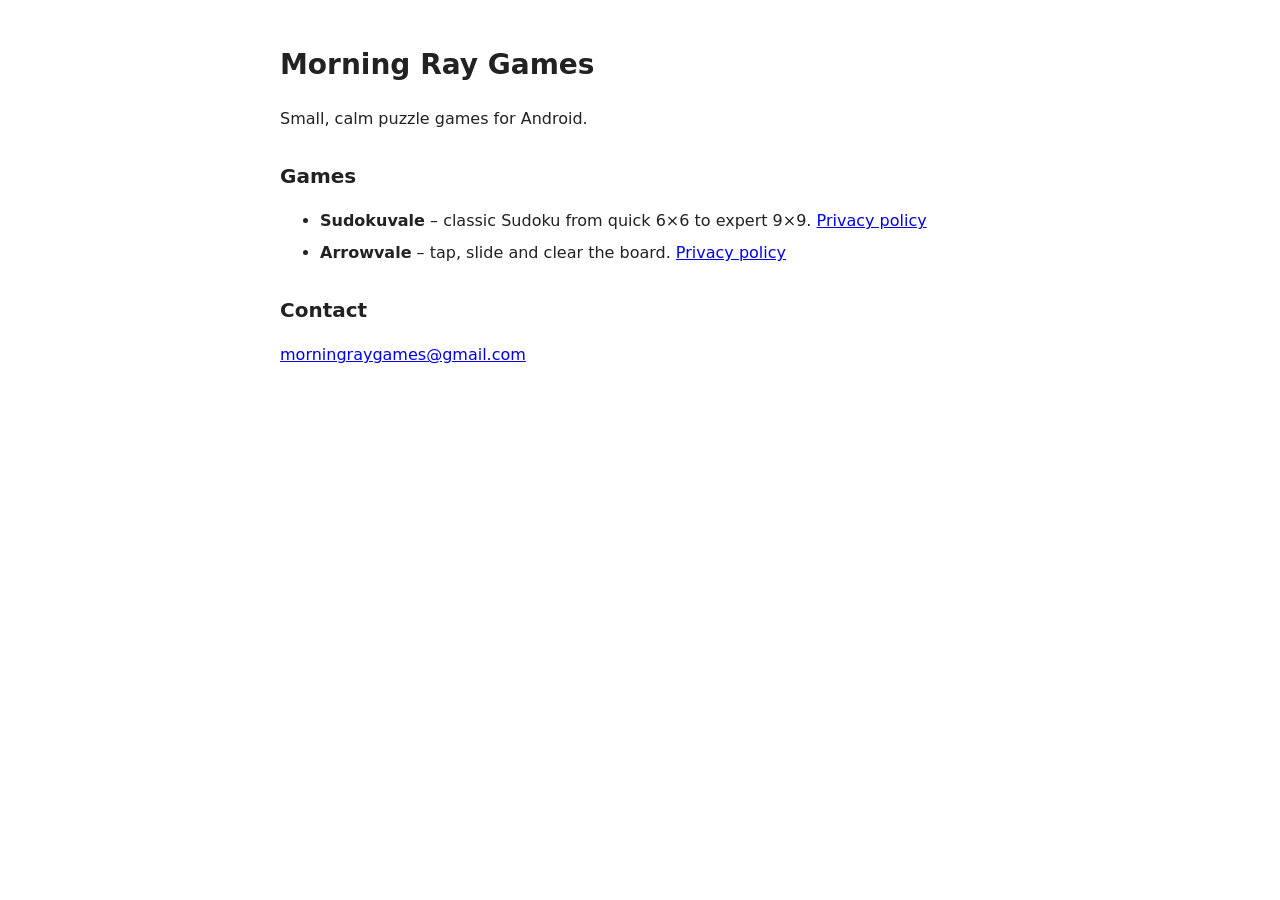
==== index.html @ 28b67a92 "Create index.html" ====
<!doctype html>
<html lang="en"><head><meta charset="utf-8"><meta name="viewport" content="width=device-width,initial-scale=1">
<title>Morning Ray Games</title>
<style>body{font:16px/1.6 system-ui,sans-serif;max-width:720px;margin:0 auto;padding:24px 16px;color:#222}h1{font-size:28px}h2{font-size:20px;margin-top:28px}li{margin:6px 0}</style></head>
<body>
<h1>Morning Ray Games</h1>
<p>Small, calm puzzle games for Android.</p>

<h2>Games</h2>
<ul>
<li><strong>Sudokuvale</strong> – classic Sudoku from quick 6×6 to expert 9×9. <a href="sudokuvale/privacy.html">Privacy policy</a></li>
<li><strong>Arrowvale</strong> – tap, slide and clear the board. <a href="arrowvale/privacy.html">Privacy policy</a></li>
</ul>

<h2>Contact</h2>
<p><a href="mailto:morningraygames@gmail.com">morningraygames@gmail.com</a></p>
</body></html>
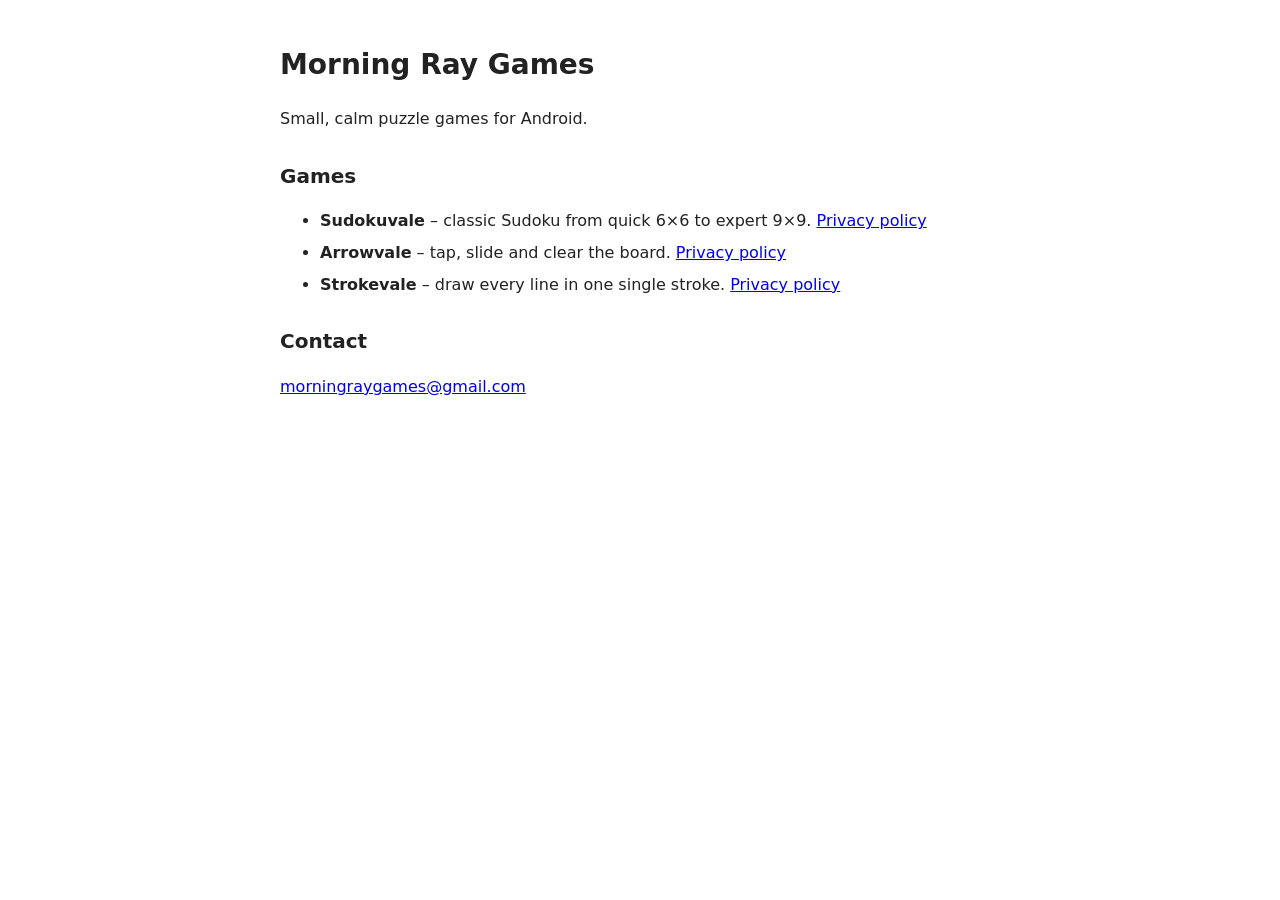
==== commit 2689dd46: "Add Strokevale to the games list" ====
--- a/index.html
+++ b/index.html
@@ -10,6 +10,7 @@
 <ul>
 <li><strong>Sudokuvale</strong> – classic Sudoku from quick 6×6 to expert 9×9. <a href="sudokuvale/privacy.html">Privacy policy</a></li>
 <li><strong>Arrowvale</strong> – tap, slide and clear the board. <a href="arrowvale/privacy.html">Privacy policy</a></li>
+<li><strong>Strokevale</strong> – draw every line in one single stroke. <a href="strokevale/privacy.html">Privacy policy</a></li>
 </ul>
 
 <h2>Contact</h2>
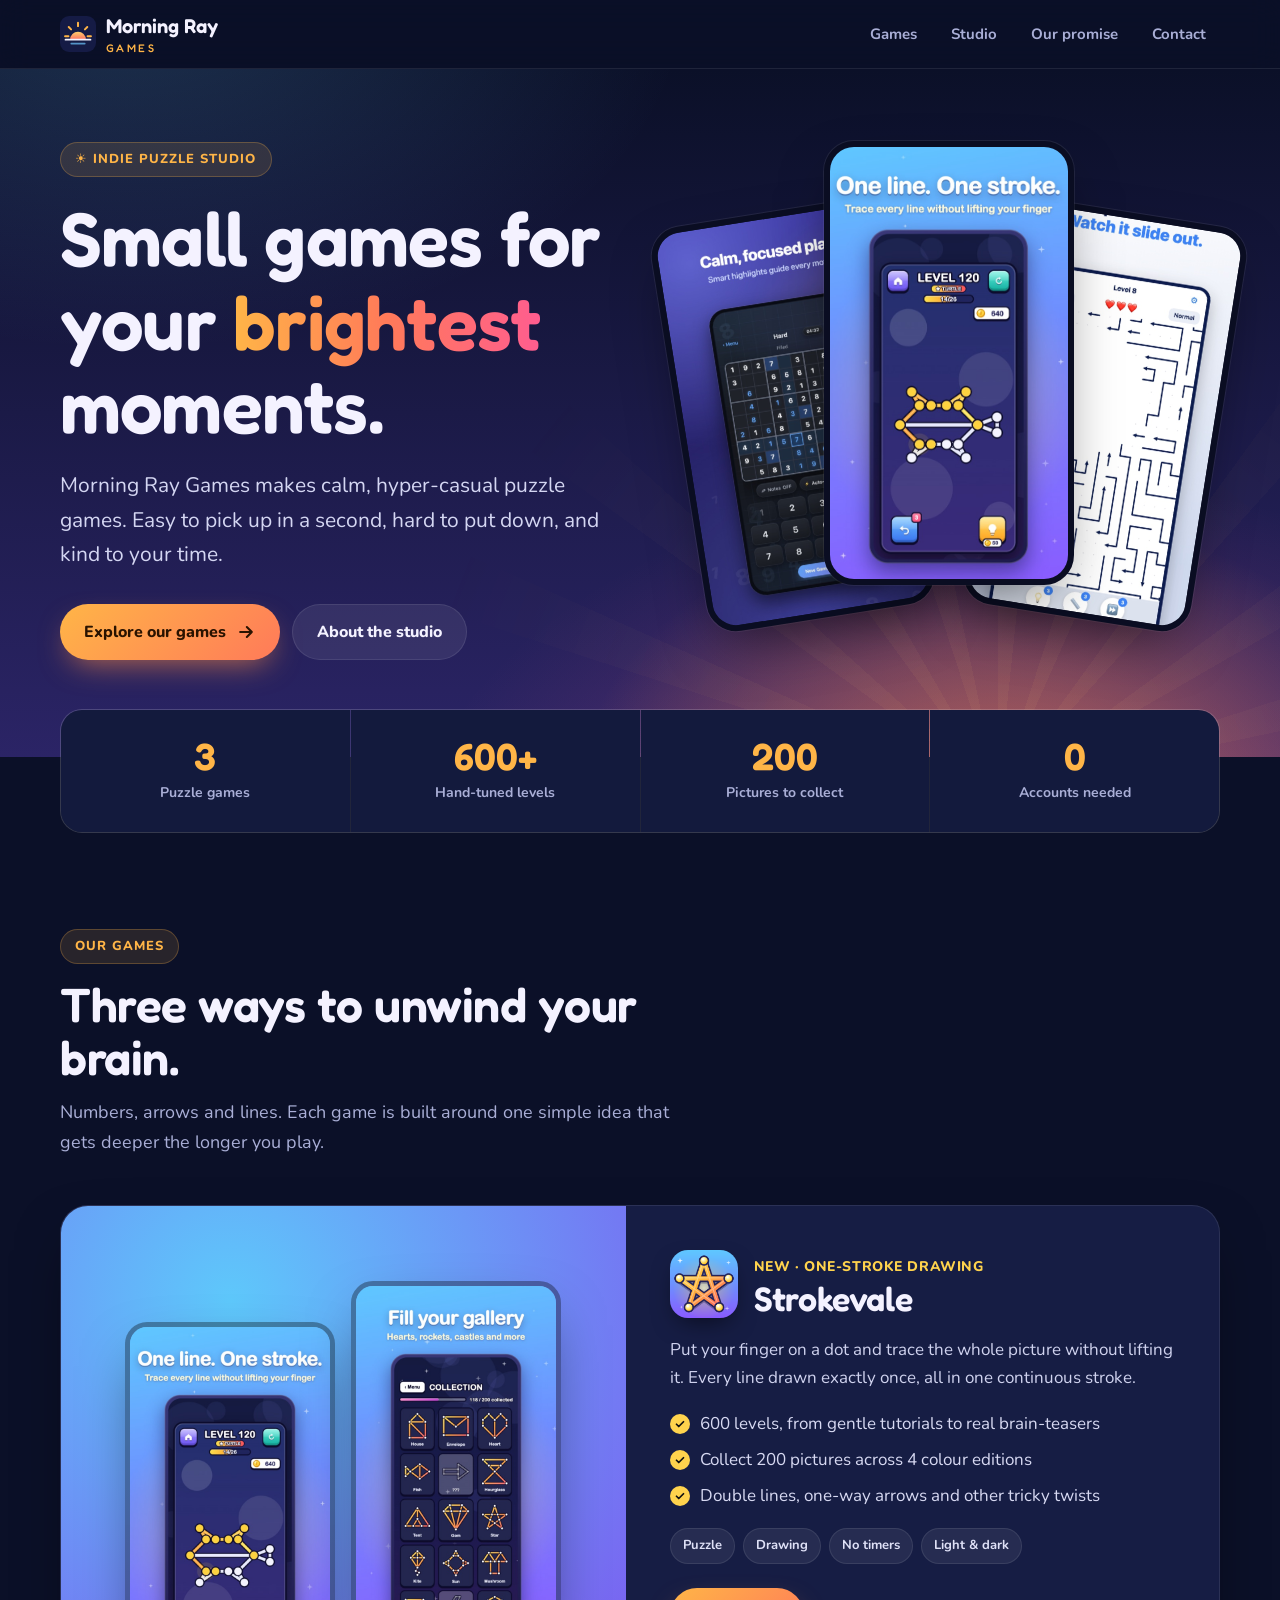
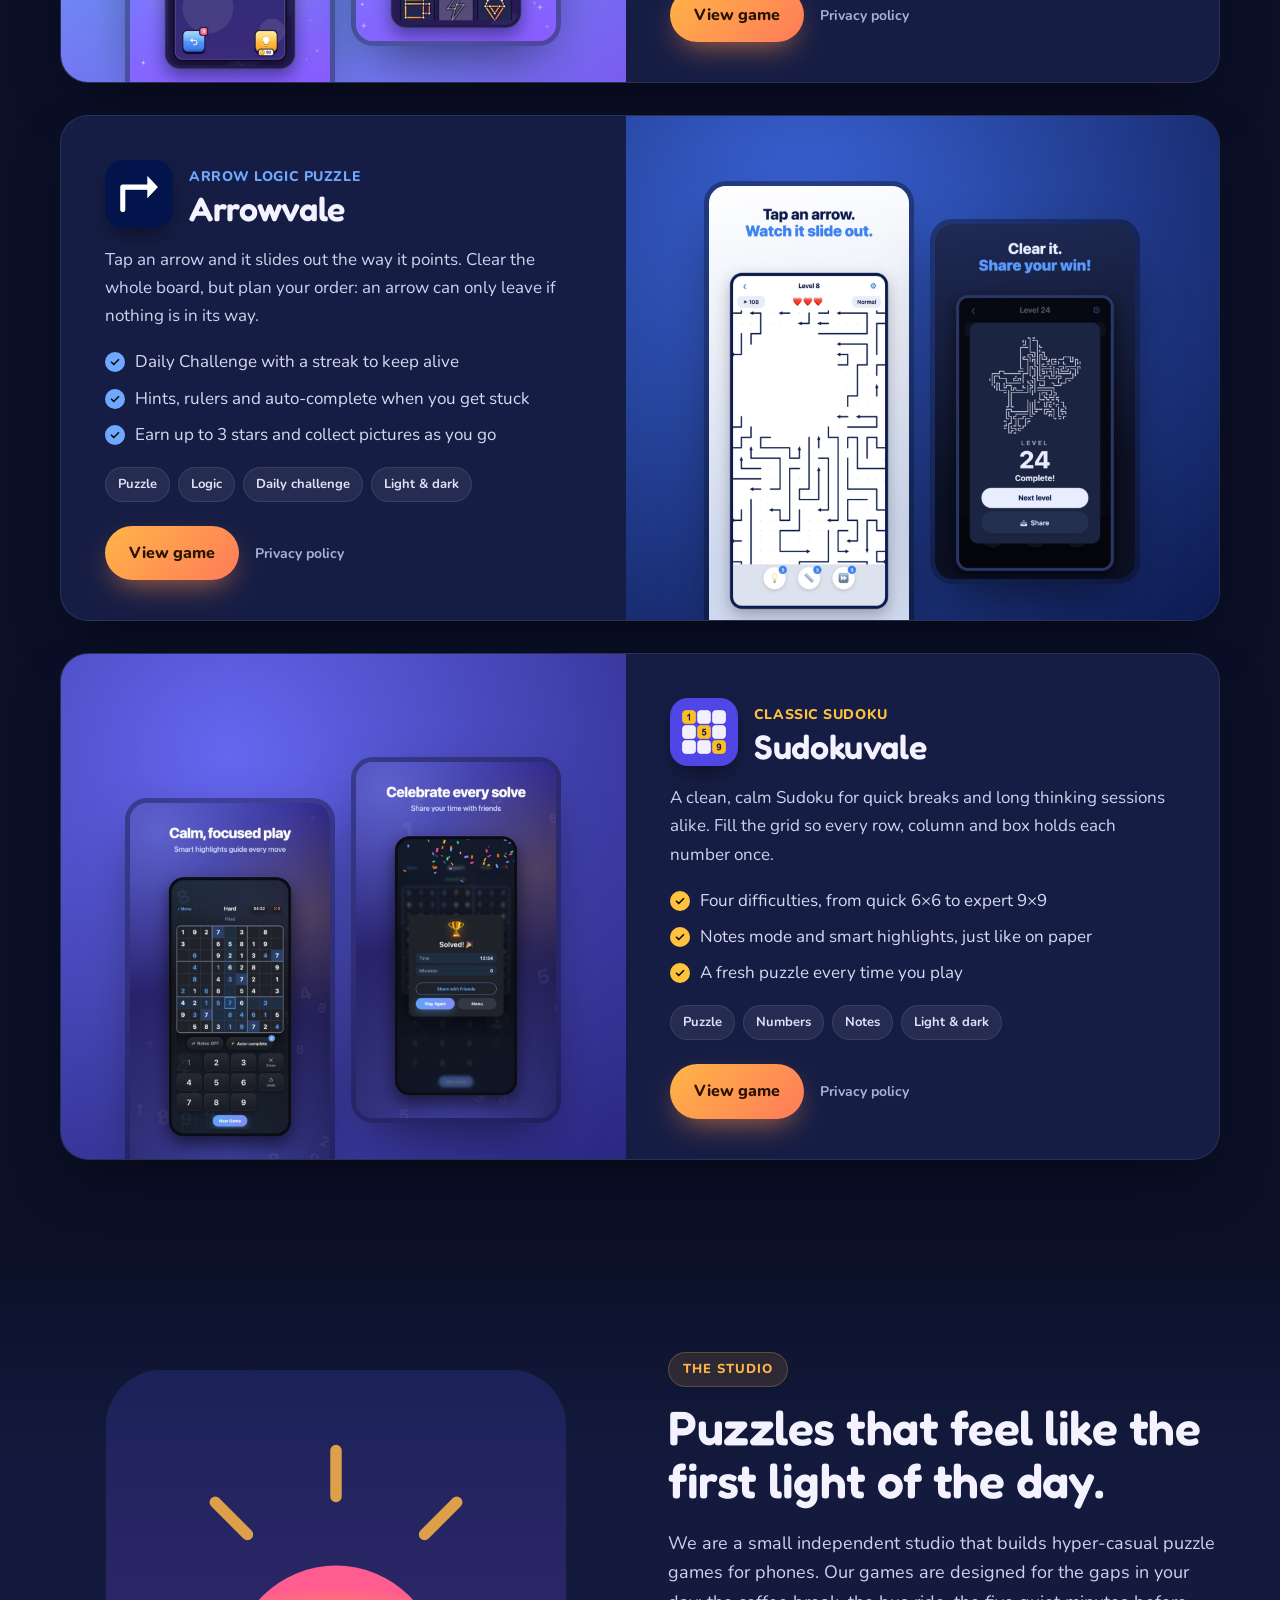
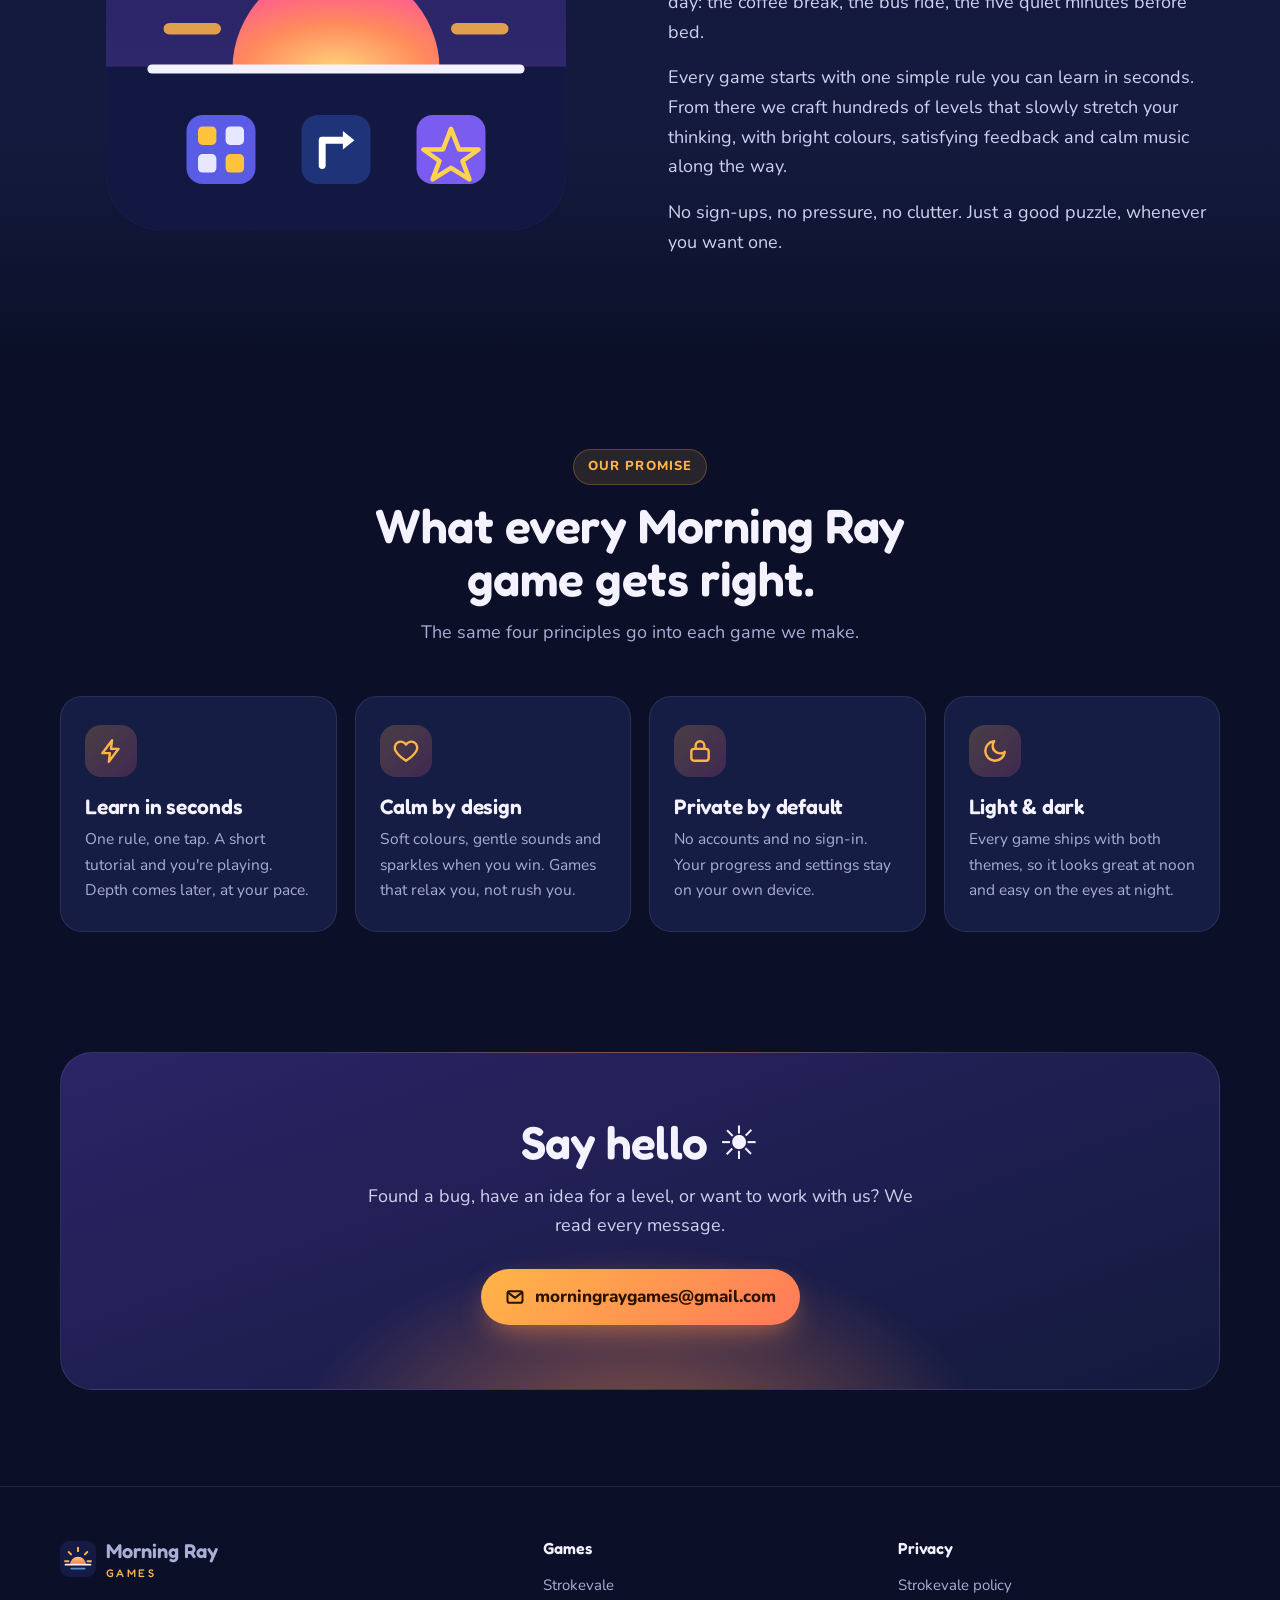
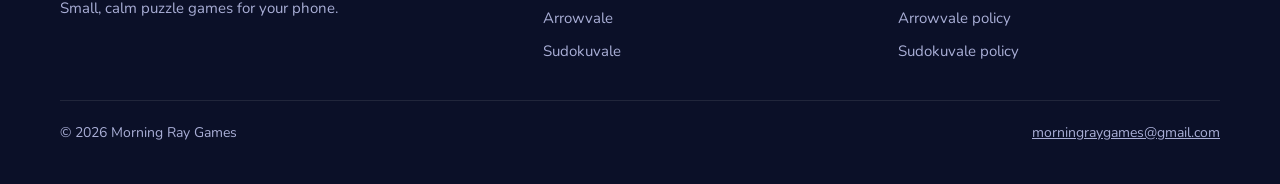
==== commit 7ce9b6f9: "Redesign studio website with game pages and screenshots New home page with games showcase, studio an" ====
--- a/index.html
+++ b/index.html
@@ -1,18 +1,287 @@
 <!doctype html>
-<html lang="en"><head><meta charset="utf-8"><meta name="viewport" content="width=device-width,initial-scale=1">
-<title>Morning Ray Games</title>
-<style>body{font:16px/1.6 system-ui,sans-serif;max-width:720px;margin:0 auto;padding:24px 16px;color:#222}h1{font-size:28px}h2{font-size:20px;margin-top:28px}li{margin:6px 0}</style></head>
+<html lang="en">
+<head>
+  <meta charset="utf-8">
+  <meta name="viewport" content="width=device-width, initial-scale=1">
+  <title>Morning Ray Games — Calm puzzle games for mobile</title>
+  <meta name="description" content="Morning Ray Games is an indie studio making calm, hyper-casual puzzle games: Sudokuvale, Arrowvale and Strokevale.">
+  <meta property="og:title" content="Morning Ray Games">
+  <meta property="og:description" content="Small, calm puzzle games you can pick up in a second. Sudokuvale, Arrowvale and Strokevale.">
+  <meta property="og:image" content="https://morningraygames.github.io/assets/img/strokevale-feature.jpg">
+  <meta property="og:type" content="website">
+  <meta name="theme-color" content="#0b1028">
+  <link rel="icon" href="assets/logo.svg" type="image/svg+xml">
+  <link rel="preconnect" href="https://fonts.googleapis.com">
+  <link rel="preconnect" href="https://fonts.gstatic.com" crossorigin>
+  <link href="https://fonts.googleapis.com/css2?family=Fredoka:wght@500;600&family=Nunito:wght@400;700;800&display=swap" rel="stylesheet">
+  <link rel="stylesheet" href="assets/style.css">
+</head>
 <body>
-<h1>Morning Ray Games</h1>
-<p>Small, calm puzzle games for Android.</p>
-
-<h2>Games</h2>
-<ul>
-<li><strong>Sudokuvale</strong> – classic Sudoku from quick 6×6 to expert 9×9. <a href="sudokuvale/privacy.html">Privacy policy</a></li>
-<li><strong>Arrowvale</strong> – tap, slide and clear the board. <a href="arrowvale/privacy.html">Privacy policy</a></li>
-<li><strong>Strokevale</strong> – draw every line in one single stroke. <a href="strokevale/privacy.html">Privacy policy</a></li>
-</ul>
-
-<h2>Contact</h2>
-<p><a href="mailto:morningraygames@gmail.com">morningraygames@gmail.com</a></p>
-</body></html>
+
+<header class="nav">
+  <div class="wrap">
+    <a class="brand" href="./" aria-label="Morning Ray Games home">
+      <img src="assets/logo.svg" alt="" width="36" height="36">
+      <span>Morning Ray<small>GAMES</small></span>
+    </a>
+    <button class="nav-toggle" aria-label="Menu" aria-expanded="false">
+      <svg viewBox="0 0 24 24" fill="none" stroke="currentColor" stroke-width="2.2" stroke-linecap="round"><path d="M4 7h16M4 12h16M4 17h16"/></svg>
+    </button>
+    <nav class="nav-links">
+      <a href="#games">Games</a>
+      <a href="#studio">Studio</a>
+      <a href="#promise">Our promise</a>
+      <a href="#contact">Contact</a>
+    </nav>
+  </div>
+</header>
+
+<main>
+  <!-- Hero -->
+  <section class="hero">
+    <div class="rays" aria-hidden="true"></div>
+    <div class="wrap hero-grid">
+      <div>
+        <span class="eyebrow">☀ Indie puzzle studio</span>
+        <h1>Small games for your <span class="glow">brightest</span> moments.</h1>
+        <p class="lead">Morning Ray Games makes calm, hyper-casual puzzle games. Easy to pick up in a second, hard to put down, and kind to your time.</p>
+        <div class="hero-cta">
+          <a class="btn btn-sun" href="#games">
+            Explore our games
+            <svg viewBox="0 0 24 24" fill="none" stroke="currentColor" stroke-width="2.5" stroke-linecap="round" stroke-linejoin="round"><path d="M5 12h14M13 6l6 6-6 6"/></svg>
+          </a>
+          <a class="btn btn-ghost" href="#studio">About the studio</a>
+        </div>
+      </div>
+      <div class="phones" aria-hidden="true">
+        <div class="phone"><img src="assets/img/sudokuvale-2.jpg" alt=""></div>
+        <div class="phone"><img src="assets/img/strokevale-1.jpg" alt=""></div>
+        <div class="phone"><img src="assets/img/arrowvale-1.jpg" alt=""></div>
+      </div>
+    </div>
+  </section>
+
+  <div class="wrap">
+    <div class="stats reveal">
+      <div class="stat"><b>3</b><span>Puzzle games</span></div>
+      <div class="stat"><b>600+</b><span>Hand-tuned levels</span></div>
+      <div class="stat"><b>200</b><span>Pictures to collect</span></div>
+      <div class="stat"><b>0</b><span>Accounts needed</span></div>
+    </div>
+  </div>
+
+  <!-- Games -->
+  <section id="games">
+    <div class="wrap">
+      <div class="section-head reveal">
+        <span class="eyebrow">Our games</span>
+        <h2>Three ways to unwind your brain.</h2>
+        <p>Numbers, arrows and lines. Each game is built around one simple idea that gets deeper the longer you play.</p>
+      </div>
+
+      <div class="showcase">
+        <!-- Strokevale -->
+        <article class="game-card stroke reveal">
+          <div class="game-media">
+            <img src="assets/img/strokevale-1.jpg" alt="Strokevale: drawing a picture in one stroke" loading="lazy">
+            <img src="assets/img/strokevale-4.jpg" alt="Strokevale: picture collection" loading="lazy">
+          </div>
+          <div class="game-body">
+            <div class="game-title">
+              <img src="assets/img/strokevale-icon.png" alt="Strokevale icon">
+              <div><span class="tag">NEW · ONE-STROKE DRAWING</span><h3>Strokevale</h3></div>
+            </div>
+            <p>Put your finger on a dot and trace the whole picture without lifting it. Every line drawn exactly once, all in one continuous stroke.</p>
+            <ul class="ticks">
+              <li>600 levels, from gentle tutorials to real brain-teasers</li>
+              <li>Collect 200 pictures across 4 colour editions</li>
+              <li>Double lines, one-way arrows and other tricky twists</li>
+            </ul>
+            <div class="chips"><span class="chip">Puzzle</span><span class="chip">Drawing</span><span class="chip">No timers</span><span class="chip">Light &amp; dark</span></div>
+            <div class="game-actions">
+              <a class="btn btn-sun" href="strokevale/">View game</a>
+              <a class="link" href="strokevale/privacy.html">Privacy policy</a>
+            </div>
+          </div>
+        </article>
+
+        <!-- Arrowvale -->
+        <article class="game-card arrow reveal">
+          <div class="game-media">
+            <img src="assets/img/arrowvale-1.jpg" alt="Arrowvale: a board full of arrows" loading="lazy">
+            <img src="assets/img/arrowvale-5.jpg" alt="Arrowvale: level complete" loading="lazy">
+          </div>
+          <div class="game-body">
+            <div class="game-title">
+              <img src="assets/img/arrowvale-icon.png" alt="Arrowvale icon">
+              <div><span class="tag">ARROW LOGIC PUZZLE</span><h3>Arrowvale</h3></div>
+            </div>
+            <p>Tap an arrow and it slides out the way it points. Clear the whole board, but plan your order: an arrow can only leave if nothing is in its way.</p>
+            <ul class="ticks">
+              <li>Daily Challenge with a streak to keep alive</li>
+              <li>Hints, rulers and auto-complete when you get stuck</li>
+              <li>Earn up to 3 stars and collect pictures as you go</li>
+            </ul>
+            <div class="chips"><span class="chip">Puzzle</span><span class="chip">Logic</span><span class="chip">Daily challenge</span><span class="chip">Light &amp; dark</span></div>
+            <div class="game-actions">
+              <a class="btn btn-sun" href="arrowvale/">View game</a>
+              <a class="link" href="arrowvale/privacy.html">Privacy policy</a>
+            </div>
+          </div>
+        </article>
+
+        <!-- Sudokuvale -->
+        <article class="game-card sudoku reveal">
+          <div class="game-media">
+            <img src="assets/img/sudokuvale-2.jpg" alt="Sudokuvale: a 9 by 9 puzzle in progress" loading="lazy">
+            <img src="assets/img/sudokuvale-4.jpg" alt="Sudokuvale: puzzle solved" loading="lazy">
+          </div>
+          <div class="game-body">
+            <div class="game-title">
+              <img src="assets/img/sudokuvale-icon.png" alt="Sudokuvale icon">
+              <div><span class="tag">CLASSIC SUDOKU</span><h3>Sudokuvale</h3></div>
+            </div>
+            <p>A clean, calm Sudoku for quick breaks and long thinking sessions alike. Fill the grid so every row, column and box holds each number once.</p>
+            <ul class="ticks">
+              <li>Four difficulties, from quick 6×6 to expert 9×9</li>
+              <li>Notes mode and smart highlights, just like on paper</li>
+              <li>A fresh puzzle every time you play</li>
+            </ul>
+            <div class="chips"><span class="chip">Puzzle</span><span class="chip">Numbers</span><span class="chip">Notes</span><span class="chip">Light &amp; dark</span></div>
+            <div class="game-actions">
+              <a class="btn btn-sun" href="sudokuvale/">View game</a>
+              <a class="link" href="sudokuvale/privacy.html">Privacy policy</a>
+            </div>
+          </div>
+        </article>
+      </div>
+    </div>
+  </section>
+
+  <!-- Studio -->
+  <section id="studio" style="background: linear-gradient(180deg, transparent, var(--night-2) 30%, var(--night-2) 70%, transparent);">
+    <div class="wrap studio">
+      <div class="studio-art reveal" aria-hidden="true">
+        <svg viewBox="0 0 400 400">
+          <defs>
+            <radialGradient id="sunG" cx="50%" cy="100%" r="80%"><stop offset="0" stop-color="#ffd27a"/><stop offset=".55" stop-color="#ff8a5c"/><stop offset="1" stop-color="#ff5d8f"/></radialGradient>
+            <linearGradient id="skyG" x1="0" y1="0" x2="0" y2="1"><stop offset="0" stop-color="#1b2257"/><stop offset="1" stop-color="#3b2a78"/></linearGradient>
+            <clipPath id="c"><rect width="400" height="400" rx="48"/></clipPath>
+          </defs>
+          <g clip-path="url(#c)">
+            <rect width="400" height="400" fill="url(#skyG)"/>
+            <g stroke="#ffb547" stroke-width="10" stroke-linecap="round" opacity=".85">
+              <path d="M200 70v40M95 115l28 28M305 115l-28 28M55 225h40M305 225h40"/>
+            </g>
+            <path d="M110 260a90 90 0 0 1 180 0z" fill="url(#sunG)"/>
+            <rect y="258" width="400" height="142" fill="#121842"/>
+            <path d="M40 260h320" stroke="#f4f2ff" stroke-width="8" stroke-linecap="round"/>
+            <!-- game motifs on the ground -->
+            <g transform="translate(70 300)">
+              <rect width="60" height="60" rx="14" fill="#5b5ce6"/>
+              <rect x="10" y="10" width="16" height="16" rx="4" fill="#ffc23d"/><rect x="34" y="10" width="16" height="16" rx="4" fill="#e7e8ff"/>
+              <rect x="10" y="34" width="16" height="16" rx="4" fill="#e7e8ff"/><rect x="34" y="34" width="16" height="16" rx="4" fill="#ffc23d"/>
+            </g>
+            <g transform="translate(170 300)">
+              <rect width="60" height="60" rx="14" fill="#1f3478"/>
+              <path d="M18 44V22h22" fill="none" stroke="#fff" stroke-width="6" stroke-linecap="round" stroke-linejoin="round"/><path d="M36 14l10 8-10 8z" fill="#fff"/>
+            </g>
+            <g transform="translate(270 300)">
+              <rect width="60" height="60" rx="14" fill="#7b5cf0"/>
+              <path d="M30 12l7 18h17l-14 10 6 16-16-10-16 10 6-16-14-10h17z" fill="none" stroke="#ffd34d" stroke-width="4" stroke-linejoin="round"/>
+            </g>
+          </g>
+        </svg>
+      </div>
+      <div class="text reveal">
+        <span class="eyebrow">The studio</span>
+        <h2 style="font-size: clamp(32px,4.4vw,48px); margin: 14px 0 22px;">Puzzles that feel like the first light of the day.</h2>
+        <p>We are a small independent studio that builds hyper-casual puzzle games for phones. Our games are designed for the gaps in your day: the coffee break, the bus ride, the five quiet minutes before bed.</p>
+        <p>Every game starts with one simple rule you can learn in seconds. From there we craft hundreds of levels that slowly stretch your thinking, with bright colours, satisfying feedback and calm music along the way.</p>
+        <p>No sign-ups, no pressure, no clutter. Just a good puzzle, whenever you want one.</p>
+      </div>
+    </div>
+  </section>
+
+  <!-- Promise -->
+  <section id="promise">
+    <div class="wrap">
+      <div class="section-head center reveal">
+        <span class="eyebrow">Our promise</span>
+        <h2>What every Morning Ray game gets right.</h2>
+        <p>The same four principles go into each game we make.</p>
+      </div>
+      <div class="values">
+        <div class="value reveal">
+          <div class="ico"><svg viewBox="0 0 24 24" fill="none" stroke="currentColor" stroke-width="2.2" stroke-linecap="round" stroke-linejoin="round"><path d="M13 2L4 14h7l-1 8 9-12h-7z"/></svg></div>
+          <h3>Learn in seconds</h3>
+          <p>One rule, one tap. A short tutorial and you're playing. Depth comes later, at your pace.</p>
+        </div>
+        <div class="value reveal">
+          <div class="ico"><svg viewBox="0 0 24 24" fill="none" stroke="currentColor" stroke-width="2.2" stroke-linecap="round" stroke-linejoin="round"><path d="M12 21s-7-4.5-9.5-9A5.5 5.5 0 0 1 12 6a5.5 5.5 0 0 1 9.5 6c-2.5 4.5-9.5 9-9.5 9z"/></svg></div>
+          <h3>Calm by design</h3>
+          <p>Soft colours, gentle sounds and sparkles when you win. Games that relax you, not rush you.</p>
+        </div>
+        <div class="value reveal">
+          <div class="ico"><svg viewBox="0 0 24 24" fill="none" stroke="currentColor" stroke-width="2.2" stroke-linecap="round" stroke-linejoin="round"><rect x="4" y="10" width="16" height="11" rx="2.5"/><path d="M8 10V7a4 4 0 0 1 8 0v3"/></svg></div>
+          <h3>Private by default</h3>
+          <p>No accounts and no sign-in. Your progress and settings stay on your own device.</p>
+        </div>
+        <div class="value reveal">
+          <div class="ico"><svg viewBox="0 0 24 24" fill="none" stroke="currentColor" stroke-width="2.2" stroke-linecap="round" stroke-linejoin="round"><path d="M21 12.8A9 9 0 1 1 11.2 3 7 7 0 0 0 21 12.8z"/></svg></div>
+          <h3>Light &amp; dark</h3>
+          <p>Every game ships with both themes, so it looks great at noon and easy on the eyes at night.</p>
+        </div>
+      </div>
+    </div>
+  </section>
+
+  <!-- Contact -->
+  <section id="contact" style="padding-top: 24px;">
+    <div class="wrap">
+      <div class="contact-card reveal">
+        <h2>Say hello ☀</h2>
+        <p>Found a bug, have an idea for a level, or want to work with us? We read every message.</p>
+        <a class="btn btn-sun" href="mailto:morningraygames@gmail.com">
+          <svg viewBox="0 0 24 24" fill="none" stroke="currentColor" stroke-width="2.4" stroke-linecap="round" stroke-linejoin="round"><rect x="3" y="5" width="18" height="14" rx="2.5"/><path d="M3.5 6.5l8.5 6.5 8.5-6.5"/></svg>
+          morningraygames@gmail.com
+        </a>
+      </div>
+    </div>
+  </section>
+</main>
+
+<footer>
+  <div class="wrap">
+    <div class="foot">
+      <div>
+        <a class="brand" href="./"><img src="assets/logo.svg" alt="" width="36" height="36"><span>Morning Ray<small>GAMES</small></span></a>
+        <p style="margin-top:14px; max-width: 320px;">Small, calm puzzle games for your phone.</p>
+      </div>
+      <div>
+        <h4>Games</h4>
+        <ul>
+          <li><a href="strokevale/">Strokevale</a></li>
+          <li><a href="arrowvale/">Arrowvale</a></li>
+          <li><a href="sudokuvale/">Sudokuvale</a></li>
+        </ul>
+      </div>
+      <div>
+        <h4>Privacy</h4>
+        <ul>
+          <li><a href="strokevale/privacy.html">Strokevale policy</a></li>
+          <li><a href="arrowvale/privacy.html">Arrowvale policy</a></li>
+          <li><a href="sudokuvale/privacy.html">Sudokuvale policy</a></li>
+        </ul>
+      </div>
+    </div>
+    <div class="foot-bottom">
+      <span>© <span data-year>2026</span> Morning Ray Games</span>
+      <a href="mailto:morningraygames@gmail.com">morningraygames@gmail.com</a>
+    </div>
+  </div>
+</footer>
+
+<script src="assets/main.js"></script>
+</body>
+</html>
--- a/assets/style.css
+++ b/assets/style.css
@@ -0,0 +1,343 @@
+/* Morning Ray Games — shared styles */
+:root {
+  --night: #0b1028;
+  --night-2: #131a3d;
+  --dusk: #2b2466;
+  --card: #161d44;
+  --card-2: #1d2552;
+  --line: rgba(255, 255, 255, 0.09);
+  --text: #f4f2ff;
+  --muted: #a9aed6;
+  --sun: #ffb547;
+  --coral: #ff7a59;
+  --rose: #ff5d8f;
+  --sky: #6ec6ff;
+  --accent: var(--sun);
+  --radius: 22px;
+  --shadow: 0 24px 60px -20px rgba(0, 0, 0, 0.6);
+  --display: "Fredoka", "Nunito", system-ui, sans-serif;
+  --body: "Nunito", system-ui, -apple-system, "Segoe UI", sans-serif;
+  --wrap: 1160px;
+}
+
+* { box-sizing: border-box; }
+html { scroll-behavior: smooth; }
+body {
+  margin: 0;
+  background: var(--night);
+  color: var(--text);
+  font: 17px/1.65 var(--body);
+  -webkit-font-smoothing: antialiased;
+  overflow-x: hidden;
+}
+img { max-width: 100%; display: block; }
+a { color: inherit; }
+h1, h2, h3 { font-family: var(--display); font-weight: 600; line-height: 1.1; margin: 0; letter-spacing: -0.01em; }
+p { margin: 0; }
+.wrap { width: min(var(--wrap), 100% - 32px); margin-inline: auto; }
+.muted { color: var(--muted); }
+.sr-only { position: absolute; width: 1px; height: 1px; overflow: hidden; clip: rect(0 0 0 0); }
+
+/* ---------- Nav ---------- */
+.nav {
+  position: sticky; top: 0; z-index: 50;
+  backdrop-filter: blur(14px); -webkit-backdrop-filter: blur(14px);
+  background: rgba(11, 16, 40, 0.72);
+  border-bottom: 1px solid var(--line);
+}
+.nav .wrap { display: flex; align-items: center; justify-content: space-between; height: 68px; }
+.brand { display: flex; align-items: center; gap: 10px; text-decoration: none; font-family: var(--display); font-weight: 600; font-size: 20px; }
+.brand svg { width: 36px; height: 36px; flex: none; }
+.brand small { display: block; font-size: 11px; letter-spacing: 0.22em; color: var(--sun); font-weight: 500; margin-top: -4px; }
+.nav-links { display: flex; gap: 6px; align-items: center; }
+.nav-links a { text-decoration: none; padding: 8px 14px; border-radius: 999px; color: var(--muted); font-weight: 700; font-size: 15px; transition: 0.2s; }
+.nav-links a:hover, .nav-links a[aria-current="page"] { color: var(--text); background: rgba(255,255,255,0.07); }
+.nav-toggle { display: none; background: none; border: 0; color: var(--text); width: 44px; height: 44px; border-radius: 12px; cursor: pointer; }
+.nav-toggle svg { width: 26px; height: 26px; }
+@media (max-width: 760px) {
+  .nav-toggle { display: grid; place-items: center; }
+  .nav-links {
+    position: absolute; top: 68px; left: 0; right: 0; flex-direction: column; align-items: stretch;
+    background: var(--night-2); border-bottom: 1px solid var(--line); padding: 10px 16px 18px; gap: 2px;
+    display: none;
+  }
+  .nav-links.open { display: flex; }
+  .nav-links a { padding: 12px 14px; }
+}
+
+/* ---------- Buttons ---------- */
+.btn {
+  display: inline-flex; align-items: center; gap: 10px; justify-content: center;
+  padding: 14px 24px; border-radius: 999px; font-weight: 800; font-size: 16px;
+  text-decoration: none; border: 0; cursor: pointer; transition: transform 0.2s, box-shadow 0.2s, background 0.2s;
+  font-family: var(--body);
+}
+.btn:hover { transform: translateY(-2px); }
+.btn-sun { background: linear-gradient(135deg, var(--sun), var(--coral)); color: #2a1300; box-shadow: 0 12px 30px -10px rgba(255, 140, 70, 0.7); }
+.btn-ghost { background: rgba(255,255,255,0.08); color: var(--text); border: 1px solid var(--line); }
+.btn-ghost:hover { background: rgba(255,255,255,0.14); }
+.btn svg { width: 20px; height: 20px; }
+.store-btn {
+  display: inline-flex; align-items: center; gap: 12px; padding: 10px 20px 10px 16px;
+  background: #000; color: #fff; border-radius: 14px; text-decoration: none; border: 1px solid rgba(255,255,255,0.25);
+  transition: transform 0.2s;
+}
+.store-btn:hover { transform: translateY(-2px); }
+.store-btn svg { width: 26px; height: 26px; }
+.store-btn span { display: flex; flex-direction: column; line-height: 1.15; text-align: left; }
+.store-btn small { font-size: 11px; opacity: 0.8; letter-spacing: 0.04em; }
+.store-btn b { font-size: 18px; font-weight: 700; }
+.store-btn.soon { opacity: 0.85; cursor: default; }
+.store-btn.soon:hover { transform: none; }
+
+/* ---------- Hero ---------- */
+.hero { position: relative; overflow: hidden; padding: 72px 0 96px; isolation: isolate; }
+.hero::before {
+  content: ""; position: absolute; inset: 0; z-index: -2;
+  background:
+    radial-gradient(600px 400px at 78% 105%, rgba(255, 140, 70, 0.55), transparent 70%),
+    radial-gradient(900px 600px at 80% 120%, rgba(255, 93, 143, 0.35), transparent 70%),
+    radial-gradient(800px 500px at 10% -10%, rgba(110, 198, 255, 0.18), transparent 70%),
+    linear-gradient(180deg, var(--night) 0%, var(--dusk) 100%);
+}
+.hero .rays {
+  position: absolute; z-index: -1; width: 1400px; height: 1400px; left: 78%; top: 105%;
+  transform: translate(-50%, -50%);
+  background: repeating-conic-gradient(from 0deg, rgba(255, 200, 120, 0.07) 0deg 6deg, transparent 6deg 18deg);
+  mask-image: radial-gradient(circle, #000 0%, transparent 60%);
+  -webkit-mask-image: radial-gradient(circle, #000 0%, transparent 60%);
+  animation: spin 120s linear infinite;
+}
+@keyframes spin { to { transform: translate(-50%, -50%) rotate(360deg); } }
+.hero-grid { display: grid; grid-template-columns: 1.05fr 1fr; gap: 48px; align-items: center; }
+.eyebrow {
+  display: inline-flex; align-items: center; gap: 8px; padding: 6px 14px; border-radius: 999px;
+  background: rgba(255, 181, 71, 0.12); color: var(--sun); font-weight: 800; font-size: 13px;
+  letter-spacing: 0.08em; text-transform: uppercase; border: 1px solid rgba(255, 181, 71, 0.25);
+}
+.hero h1 { font-size: clamp(42px, 6.4vw, 76px); margin: 20px 0 20px; }
+.hero h1 .glow { background: linear-gradient(90deg, var(--sun), var(--coral) 50%, var(--rose)); -webkit-background-clip: text; background-clip: text; color: transparent; }
+.hero .lead { font-size: clamp(18px, 2vw, 21px); color: #d4d6f2; max-width: 540px; }
+.hero-cta { display: flex; flex-wrap: wrap; gap: 12px; margin-top: 32px; }
+.phones { position: relative; height: 520px; }
+.phone {
+  position: absolute; width: 230px; aspect-ratio: 9 / 16; border-radius: 30px; overflow: hidden;
+  border: 6px solid #0a0d22; box-shadow: var(--shadow), 0 0 0 1px rgba(255,255,255,0.08);
+  background: #0a0d22;
+}
+.phone img { width: 100%; height: 100%; object-fit: cover; }
+.phones .phone:nth-child(1) { left: 0; top: 70px; transform: rotate(-9deg); animation: float 7s ease-in-out infinite; }
+.phones .phone:nth-child(2) { left: 50%; top: 0; transform: translateX(-50%); z-index: 2; width: 250px; animation: float2 6s ease-in-out infinite; }
+.phones .phone:nth-child(3) { right: 0; top: 70px; transform: rotate(9deg); animation: float 8s ease-in-out infinite reverse; }
+@keyframes float { 50% { margin-top: -14px; } }
+@keyframes float2 { 50% { margin-top: 12px; } }
+@media (max-width: 900px) {
+  .hero-grid { grid-template-columns: 1fr; }
+  .phones { height: 420px; max-width: 520px; margin: 0 auto; width: 100%; }
+  .phone { width: 170px; }
+  .phones .phone:nth-child(2) { width: 190px; }
+}
+@media (max-width: 480px) {
+  .phones { height: 340px; }
+  .phone { width: 130px; border-width: 4px; border-radius: 22px; }
+  .phones .phone:nth-child(2) { width: 150px; }
+}
+
+/* ---------- Stats ---------- */
+.stats { display: grid; grid-template-columns: repeat(4, 1fr); gap: 1px; background: var(--line); border-radius: var(--radius); overflow: hidden; border: 1px solid var(--line); margin-top: -48px; position: relative; z-index: 3; }
+.stat { background: var(--night-2); padding: 26px 20px; text-align: center; }
+.stat b { display: block; font-family: var(--display); font-size: 38px; font-weight: 600; color: var(--sun); line-height: 1.1; }
+.stat span { color: var(--muted); font-size: 14px; font-weight: 700; }
+@media (max-width: 720px) { .stats { grid-template-columns: repeat(2, 1fr); } }
+
+/* ---------- Sections ---------- */
+section { padding: 96px 0; }
+.section-head { max-width: 640px; margin-bottom: 48px; }
+.section-head.center { margin-inline: auto; text-align: center; }
+.section-head h2 { font-size: clamp(32px, 4.4vw, 48px); margin: 14px 0 14px; }
+.section-head p { color: var(--muted); font-size: 18px; }
+
+/* ---------- Game showcase (home) ---------- */
+.showcase { display: grid; gap: 32px; }
+.game-card {
+  --g1: #5b5ce6; --g2: #2d2a8c;
+  position: relative; display: grid; grid-template-columns: 1fr 1.05fr; gap: 0;
+  background: var(--card); border: 1px solid var(--line); border-radius: 28px; overflow: hidden;
+  box-shadow: var(--shadow);
+}
+.game-card:nth-child(even) .game-media { order: 2; }
+.game-media {
+  position: relative; min-height: 420px; overflow: hidden;
+  background: radial-gradient(circle at 30% 20%, var(--g1), var(--g2));
+  display: flex; align-items: flex-end; justify-content: center; gap: 16px; padding: 40px 24px 0;
+}
+.game-media img { width: 44%; max-width: 210px; border-radius: 22px 22px 0 0; border: 5px solid rgba(0,0,0,0.35); border-bottom: 0; box-shadow: var(--shadow); transition: transform 0.4s; }
+.game-media img:nth-child(2) { margin-bottom: 36px; border-radius: 22px; border-bottom: 5px solid rgba(0,0,0,0.35); }
+.game-card:hover .game-media img:nth-child(1) { transform: translateY(-8px); }
+.game-card:hover .game-media img:nth-child(2) { transform: translateY(-14px); }
+.game-body { padding: 44px 44px 40px; display: flex; flex-direction: column; gap: 18px; }
+.game-title { display: flex; align-items: center; gap: 16px; }
+.game-title img { width: 68px; height: 68px; border-radius: 18px; box-shadow: 0 10px 24px -8px rgba(0,0,0,0.6); }
+.game-title h3 { font-size: 34px; }
+.game-title .tag { color: var(--accent); font-weight: 800; font-size: 14px; letter-spacing: 0.04em; }
+.game-body > p { color: #cfd2ee; font-size: 17px; }
+.chips { display: flex; flex-wrap: wrap; gap: 8px; }
+.chip { padding: 6px 12px; border-radius: 999px; background: rgba(255,255,255,0.07); border: 1px solid var(--line); font-size: 13px; font-weight: 700; color: #dfe1f7; }
+.ticks { list-style: none; padding: 0; margin: 0; display: grid; gap: 8px; }
+.ticks li { position: relative; padding-left: 30px; color: #d7d9f2; }
+.ticks li::before {
+  content: ""; position: absolute; left: 0; top: 4px; width: 20px; height: 20px; border-radius: 50%;
+  background: var(--accent) url("data:image/svg+xml,%3Csvg xmlns='http://www.w3.org/2000/svg' viewBox='0 0 24 24' fill='none' stroke='%23111' stroke-width='3.5' stroke-linecap='round' stroke-linejoin='round'%3E%3Cpath d='M5 12.5l4.5 4.5L19 7.5'/%3E%3C/svg%3E") center / 12px no-repeat;
+}
+.game-actions { display: flex; flex-wrap: wrap; gap: 10px; margin-top: auto; padding-top: 6px; align-items: center; }
+.game-actions .link { color: var(--muted); font-size: 14px; font-weight: 700; text-decoration: none; padding: 8px 6px; }
+.game-actions .link:hover { color: var(--text); text-decoration: underline; }
+@media (max-width: 900px) {
+  .game-card { grid-template-columns: 1fr; }
+  .game-card:nth-child(even) .game-media { order: 0; }
+  .game-media { min-height: 320px; }
+  .game-body { padding: 28px 22px 28px; }
+}
+
+.sudoku { --g1: #6567f0; --g2: #2a2780; --accent: #ffc23d; }
+.arrow  { --g1: #3a64d8; --g2: #0d1a4f; --accent: #6fa8ff; }
+.stroke { --g1: #5ec8fb; --g2: #7b5cf0; --accent: #ffd34d; }
+
+/* ---------- Values ---------- */
+.values { display: grid; grid-template-columns: repeat(4, 1fr); gap: 18px; }
+.value { background: var(--card); border: 1px solid var(--line); border-radius: var(--radius); padding: 28px 24px; transition: transform 0.25s, border-color 0.25s; }
+.value:hover { transform: translateY(-4px); border-color: rgba(255, 181, 71, 0.4); }
+.value .ico { width: 52px; height: 52px; border-radius: 16px; display: grid; place-items: center; margin-bottom: 18px; background: linear-gradient(135deg, rgba(255,181,71,0.22), rgba(255,93,143,0.18)); }
+.value .ico svg { width: 26px; height: 26px; color: var(--sun); }
+.value h3 { font-size: 21px; margin-bottom: 8px; }
+.value p { color: var(--muted); font-size: 15.5px; }
+@media (max-width: 960px) { .values { grid-template-columns: repeat(2, 1fr); } }
+@media (max-width: 520px) { .values { grid-template-columns: 1fr; } }
+
+/* ---------- Studio band ---------- */
+.studio { display: grid; grid-template-columns: 1fr 1fr; gap: 56px; align-items: center; }
+.studio-art { position: relative; aspect-ratio: 1; max-width: 460px; width: 100%; margin: 0 auto; }
+.studio-art svg { width: 100%; height: 100%; }
+.studio p + p { margin-top: 16px; }
+.studio .text p { color: #cfd2ee; font-size: 18px; }
+@media (max-width: 860px) { .studio { grid-template-columns: 1fr; } .studio-art { max-width: 320px; } }
+
+/* ---------- Contact ---------- */
+.contact-card {
+  position: relative; overflow: hidden; border-radius: 32px; padding: 64px 40px; text-align: center;
+  background: radial-gradient(500px 300px at 50% 120%, rgba(255,140,70,0.5), transparent 70%), linear-gradient(160deg, var(--dusk), var(--night-2));
+  border: 1px solid var(--line);
+}
+.contact-card h2 { font-size: clamp(30px, 4.4vw, 46px); margin-bottom: 14px; }
+.contact-card p { color: #cfd2ee; max-width: 560px; margin: 0 auto 28px; font-size: 18px; }
+.contact-card .btn { font-size: 17px; }
+@media (max-width: 520px) { .contact-card { padding: 44px 20px; } .contact-card .btn { font-size: 15px; padding: 14px 18px; } }
+
+/* ---------- Footer ---------- */
+footer { border-top: 1px solid var(--line); padding: 48px 0 40px; color: var(--muted); font-size: 15px; }
+.foot { display: grid; grid-template-columns: 1.4fr 1fr 1fr; gap: 32px; }
+.foot h4 { color: var(--text); font-family: var(--display); font-weight: 600; font-size: 16px; margin: 0 0 12px; }
+.foot ul { list-style: none; padding: 0; margin: 0; display: grid; gap: 8px; }
+.foot a { text-decoration: none; }
+.foot a:hover { color: var(--text); }
+.foot-bottom { margin-top: 36px; padding-top: 20px; border-top: 1px solid var(--line); display: flex; justify-content: space-between; flex-wrap: wrap; gap: 10px; font-size: 14px; }
+@media (max-width: 720px) { .foot { grid-template-columns: 1fr 1fr; } .foot > div:first-child { grid-column: 1 / -1; } }
+
+/* ---------- Game detail page ---------- */
+.g-hero { position: relative; overflow: hidden; padding: 64px 0 80px; isolation: isolate; }
+.g-hero::before {
+  content: ""; position: absolute; inset: 0; z-index: -1;
+  background: radial-gradient(700px 500px at 85% 20%, color-mix(in srgb, var(--g1) 70%, transparent), transparent 70%),
+              linear-gradient(180deg, color-mix(in srgb, var(--g2) 70%, var(--night)) 0%, var(--night) 100%);
+}
+.g-hero-grid { display: grid; grid-template-columns: 1.1fr 0.9fr; gap: 48px; align-items: center; }
+.crumbs { font-size: 14px; color: var(--muted); margin-bottom: 22px; font-weight: 700; }
+.crumbs a { text-decoration: none; }
+.crumbs a:hover { color: var(--text); }
+.g-id { display: flex; align-items: center; gap: 20px; margin-bottom: 22px; }
+.g-id img { width: 96px; height: 96px; border-radius: 24px; box-shadow: 0 16px 36px -10px rgba(0,0,0,0.7); }
+.g-id h1 { font-size: clamp(40px, 6vw, 64px); }
+.g-id .sub { color: var(--accent); font-weight: 800; font-size: 15px; }
+.g-hero .lead { font-size: clamp(18px, 2vw, 21px); color: #dadcf4; max-width: 560px; }
+.g-cta { display: flex; flex-wrap: wrap; gap: 12px; margin-top: 30px; align-items: center; }
+.g-hero .phone { position: relative; width: 280px; margin: 0 auto; border-radius: 36px; border-width: 8px; animation: float 7s ease-in-out infinite; }
+@media (max-width: 860px) { .g-hero-grid { grid-template-columns: 1fr; } .g-hero .phone { width: 220px; } }
+
+.facts { display: grid; grid-template-columns: repeat(5, 1fr); gap: 1px; background: var(--line); border: 1px solid var(--line); border-radius: var(--radius); overflow: hidden; }
+.fact { background: var(--night-2); padding: 20px 18px; }
+.fact span { display: block; font-size: 12px; text-transform: uppercase; letter-spacing: 0.1em; color: var(--muted); font-weight: 800; }
+.fact b { font-family: var(--display); font-weight: 600; font-size: 19px; }
+@media (max-width: 860px) { .facts { grid-template-columns: repeat(2, 1fr); } .fact:last-child { grid-column: 1 / -1; } }
+
+.gallery {
+  display: grid; grid-auto-flow: column; grid-auto-columns: 240px; gap: 18px;
+  overflow-x: auto; scroll-snap-type: x mandatory; padding: 4px 4px 24px; margin: 0 -4px;
+  scrollbar-width: thin; scrollbar-color: rgba(255,255,255,0.2) transparent;
+}
+.gallery figure { margin: 0; scroll-snap-align: start; }
+.gallery button {
+  display: block; width: 100%; padding: 0; border: 0; background: none; cursor: zoom-in; text-align: left; color: inherit; font: inherit;
+}
+.gallery img { width: 100%; aspect-ratio: 9 / 16; object-fit: cover; border-radius: 22px; border: 1px solid var(--line); box-shadow: 0 16px 36px -16px rgba(0,0,0,0.7); transition: transform 0.25s; }
+.gallery button:hover img, .gallery button:focus-visible img { transform: translateY(-6px); }
+.gallery figcaption { margin-top: 12px; font-weight: 700; font-size: 15px; color: #d7d9f2; }
+@media (max-width: 520px) { .gallery { grid-auto-columns: 68%; } }
+
+.feature-banner { border-radius: 28px; overflow: hidden; border: 1px solid var(--line); box-shadow: var(--shadow); }
+.feature-banner img { width: 100%; }
+
+.steps { display: grid; grid-template-columns: repeat(3, 1fr); gap: 18px; counter-reset: s; }
+.step { background: var(--card); border: 1px solid var(--line); border-radius: var(--radius); padding: 28px 24px; position: relative; }
+.step::before {
+  counter-increment: s; content: counter(s);
+  display: grid; place-items: center; width: 44px; height: 44px; border-radius: 14px; margin-bottom: 16px;
+  font-family: var(--display); font-weight: 600; font-size: 22px; color: #121; background: var(--accent);
+}
+.step h3 { font-size: 20px; margin-bottom: 6px; }
+.step p { color: var(--muted); font-size: 15.5px; }
+@media (max-width: 800px) { .steps { grid-template-columns: 1fr; } }
+
+.features { display: grid; grid-template-columns: repeat(3, 1fr); gap: 18px; }
+.feature { background: var(--card); border: 1px solid var(--line); border-radius: var(--radius); padding: 26px 24px; }
+.feature .emoji { font-size: 30px; line-height: 1; margin-bottom: 14px; display: block; }
+.feature h3 { font-size: 19px; margin-bottom: 6px; }
+.feature p { color: var(--muted); font-size: 15.5px; }
+@media (max-width: 900px) { .features { grid-template-columns: repeat(2, 1fr); } }
+@media (max-width: 560px) { .features { grid-template-columns: 1fr; } }
+
+.more { display: grid; grid-template-columns: repeat(2, 1fr); gap: 18px; }
+.more a {
+  display: flex; align-items: center; gap: 18px; padding: 22px; border-radius: var(--radius); text-decoration: none;
+  background: var(--card); border: 1px solid var(--line); transition: transform 0.2s, border-color 0.2s;
+}
+.more a:hover { transform: translateY(-4px); border-color: rgba(255,255,255,0.25); }
+.more img { width: 64px; height: 64px; border-radius: 16px; }
+.more b { font-family: var(--display); font-size: 22px; font-weight: 600; display: block; }
+.more span { color: var(--muted); font-size: 15px; }
+@media (max-width: 640px) { .more { grid-template-columns: 1fr; } }
+
+.privacy-note { display: flex; gap: 18px; align-items: center; padding: 24px 26px; border-radius: var(--radius); background: var(--card); border: 1px solid var(--line); }
+.privacy-note svg { width: 40px; height: 40px; color: var(--accent); flex: none; }
+.privacy-note p { color: #cfd2ee; }
+.privacy-note a { color: var(--accent); font-weight: 800; }
+
+/* ---------- Lightbox ---------- */
+.lightbox { position: fixed; inset: 0; z-index: 100; display: none; place-items: center; background: rgba(5, 7, 20, 0.92); backdrop-filter: blur(6px); padding: 24px; }
+.lightbox.open { display: grid; }
+.lightbox img { max-height: 88vh; max-width: min(92vw, 520px); border-radius: 24px; box-shadow: var(--shadow); }
+.lightbox .lb-cap { position: absolute; bottom: 20px; left: 0; right: 0; text-align: center; font-weight: 700; color: #dfe1f7; }
+.lightbox button { position: absolute; background: rgba(255,255,255,0.1); border: 1px solid var(--line); color: #fff; width: 52px; height: 52px; border-radius: 50%; font-size: 26px; cursor: pointer; display: grid; place-items: center; }
+.lightbox button:hover { background: rgba(255,255,255,0.2); }
+.lb-close { top: 18px; right: 18px; }
+.lb-prev { left: 18px; top: 50%; transform: translateY(-50%); }
+.lb-next { right: 18px; top: 50%; transform: translateY(-50%); }
+@media (max-width: 560px) { .lb-prev, .lb-next { top: auto; bottom: 64px; transform: none; } }
+
+/* ---------- Reveal ---------- */
+.reveal { opacity: 0; transform: translateY(24px); transition: opacity 0.7s ease, transform 0.7s ease; }
+.reveal.in { opacity: 1; transform: none; }
+@media (prefers-reduced-motion: reduce) {
+  *, *::before, *::after { animation: none !important; transition: none !important; }
+  .reveal { opacity: 1; transform: none; }
+}
+:focus-visible { outline: 3px solid var(--sun); outline-offset: 3px; border-radius: 8px; }
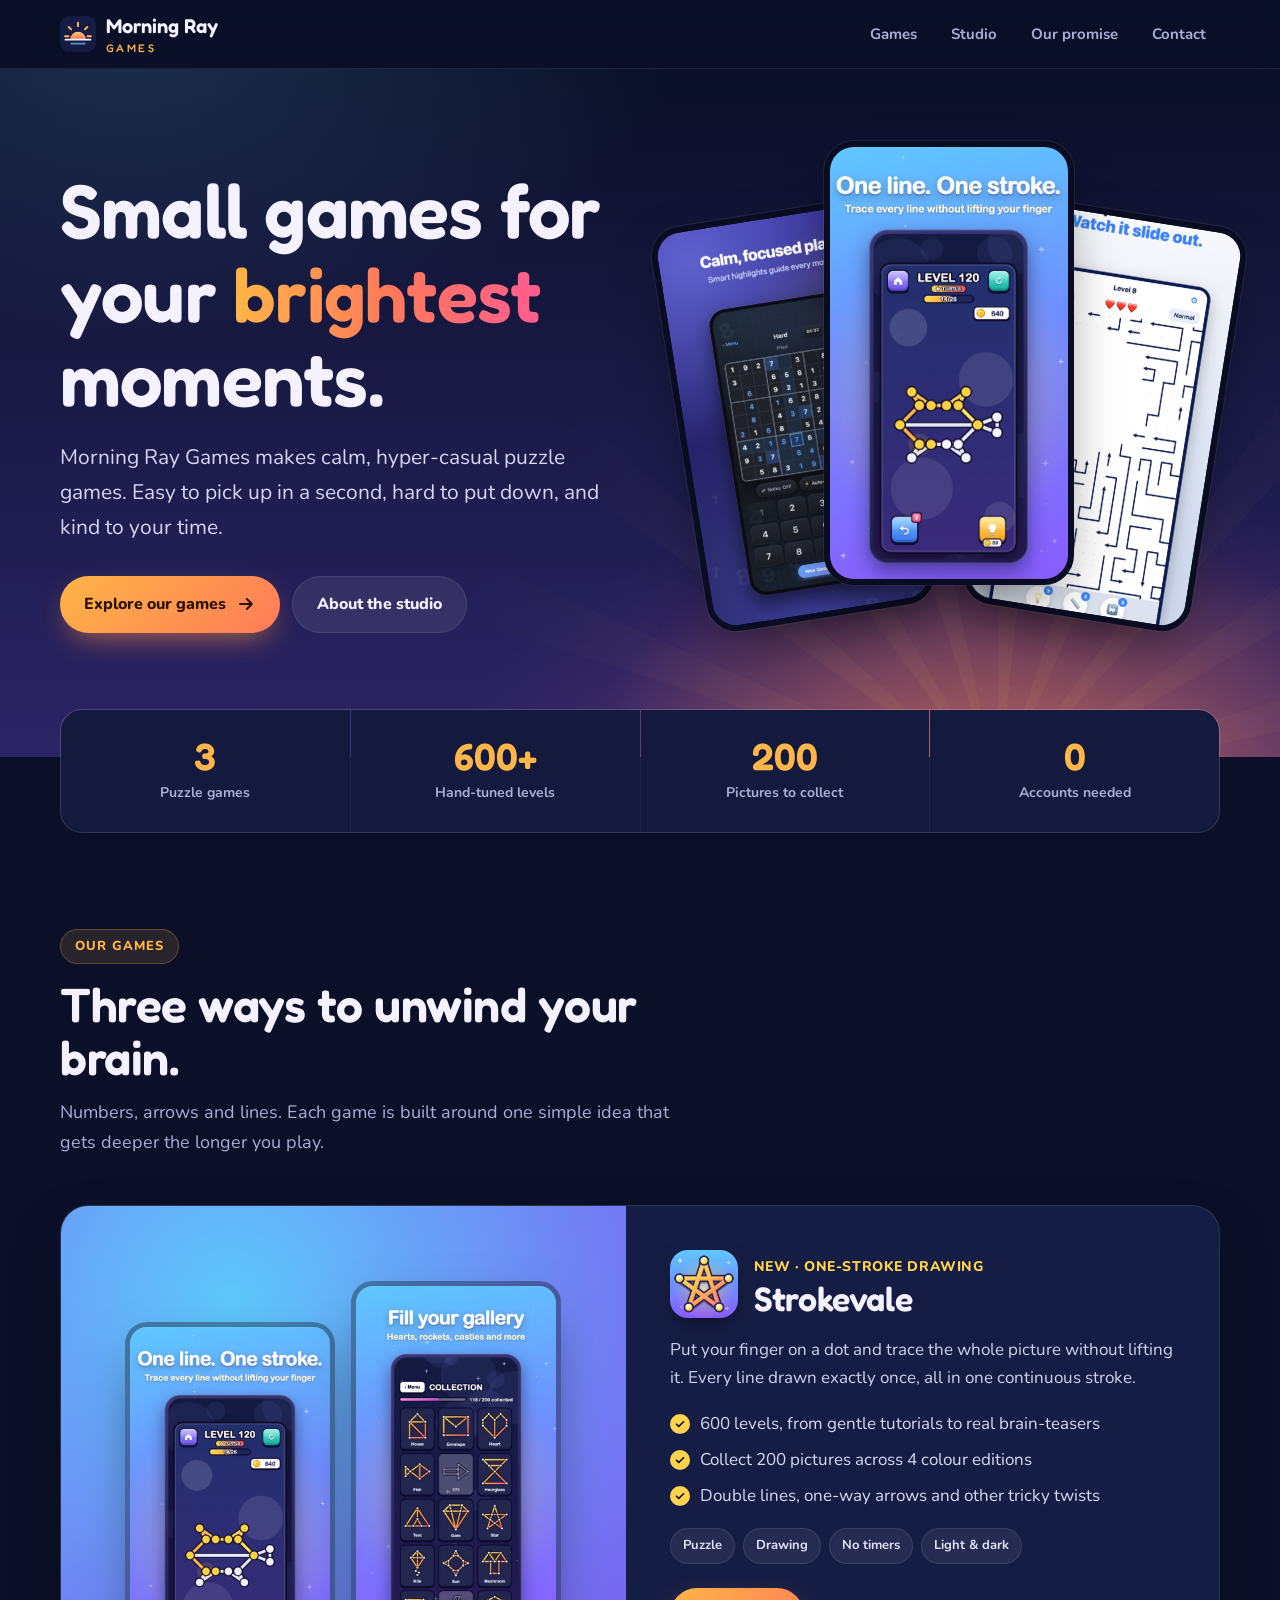
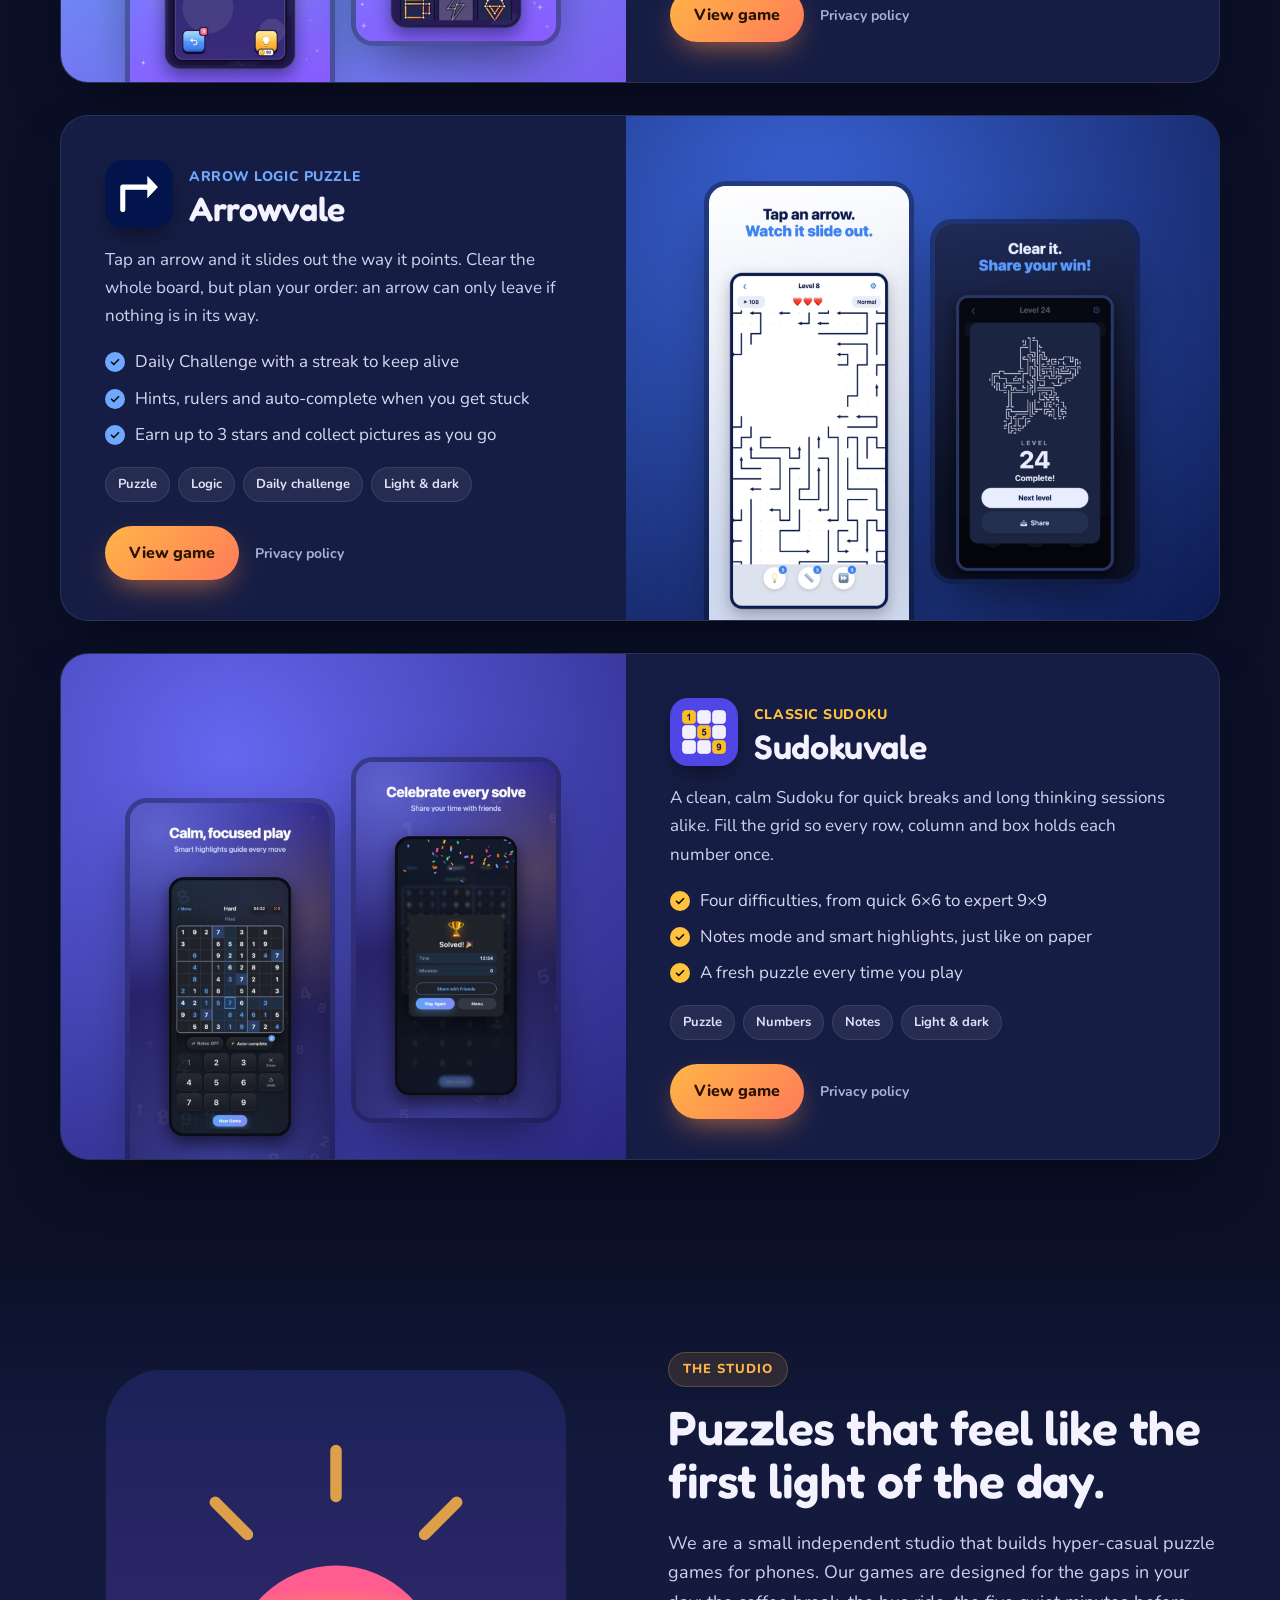
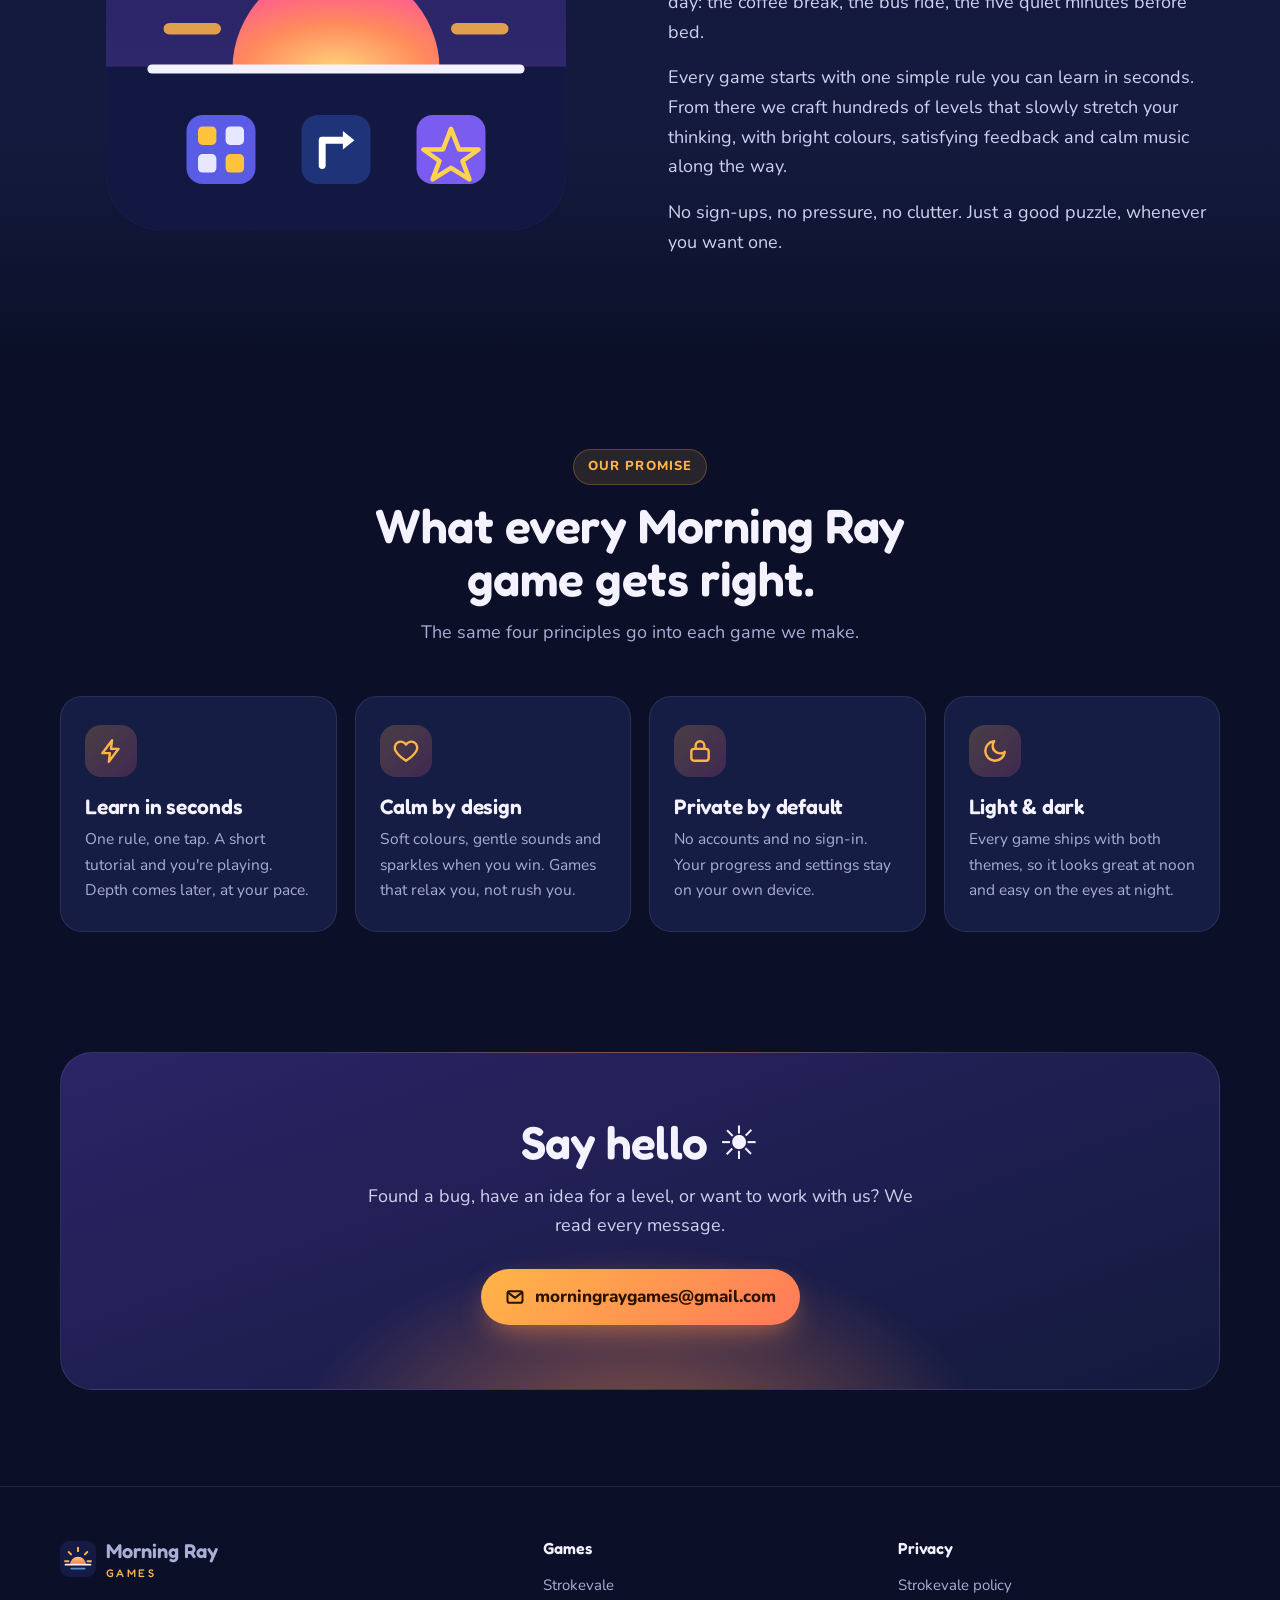
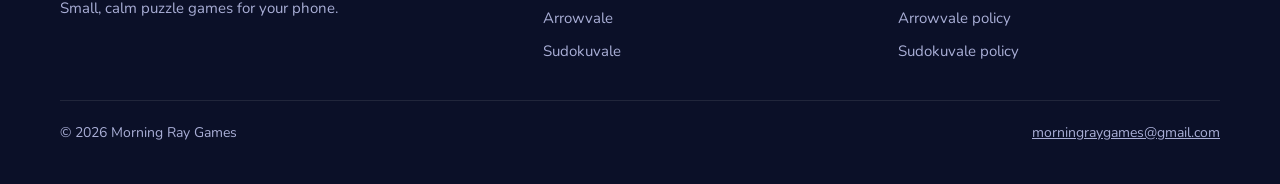
==== commit 8bf7a4fa: "Remove the indie puzzle studio badge from the home page" ====
--- a/index.html
+++ b/index.html
@@ -14,7 +14,7 @@
   <link rel="preconnect" href="https://fonts.googleapis.com">
   <link rel="preconnect" href="https://fonts.gstatic.com" crossorigin>
   <link href="https://fonts.googleapis.com/css2?family=Fredoka:wght@500;600&family=Nunito:wght@400;700;800&display=swap" rel="stylesheet">
-  <link rel="stylesheet" href="assets/style.css">
+  <link rel="stylesheet" href="assets/style.css?v=3">
 </head>
 <body>
 
@@ -42,7 +42,6 @@
     <div class="rays" aria-hidden="true"></div>
     <div class="wrap hero-grid">
       <div>
-        <span class="eyebrow">☀ Indie puzzle studio</span>
         <h1>Small games for your <span class="glow">brightest</span> moments.</h1>
         <p class="lead">Morning Ray Games makes calm, hyper-casual puzzle games. Easy to pick up in a second, hard to put down, and kind to your time.</p>
         <div class="hero-cta">
--- a/assets/style.css
+++ b/assets/style.css
@@ -115,7 +115,7 @@
   background: rgba(255, 181, 71, 0.12); color: var(--sun); font-weight: 800; font-size: 13px;
   letter-spacing: 0.08em; text-transform: uppercase; border: 1px solid rgba(255, 181, 71, 0.25);
 }
-.hero h1 { font-size: clamp(42px, 6.4vw, 76px); margin: 20px 0 20px; }
+.hero h1 { font-size: clamp(42px, 6.4vw, 76px); margin: 0 0 20px; }
 .hero h1 .glow { background: linear-gradient(90deg, var(--sun), var(--coral) 50%, var(--rose)); -webkit-background-clip: text; background-clip: text; color: transparent; }
 .hero .lead { font-size: clamp(18px, 2vw, 21px); color: #d4d6f2; max-width: 540px; }
 .hero-cta { display: flex; flex-wrap: wrap; gap: 12px; margin-top: 32px; }
@@ -270,7 +270,7 @@
 @media (max-width: 860px) { .facts { grid-template-columns: repeat(2, 1fr); } .fact:last-child { grid-column: 1 / -1; } }
 
 .gallery {
-  display: grid; grid-auto-flow: column; grid-auto-columns: 240px; gap: 18px;
+  display: grid; grid-auto-flow: column; grid-auto-columns: 172px; gap: 16px;
   overflow-x: auto; scroll-snap-type: x mandatory; padding: 4px 4px 24px; margin: 0 -4px;
   scrollbar-width: thin; scrollbar-color: rgba(255,255,255,0.2) transparent;
 }
@@ -278,10 +278,10 @@
 .gallery button {
   display: block; width: 100%; padding: 0; border: 0; background: none; cursor: zoom-in; text-align: left; color: inherit; font: inherit;
 }
-.gallery img { width: 100%; aspect-ratio: 9 / 16; object-fit: cover; border-radius: 22px; border: 1px solid var(--line); box-shadow: 0 16px 36px -16px rgba(0,0,0,0.7); transition: transform 0.25s; }
+.gallery img { width: 100%; height: auto; aspect-ratio: 9 / 16; object-fit: cover; border-radius: 16px; border: 1px solid var(--line); box-shadow: 0 16px 36px -16px rgba(0,0,0,0.7); transition: transform 0.25s; }
 .gallery button:hover img, .gallery button:focus-visible img { transform: translateY(-6px); }
-.gallery figcaption { margin-top: 12px; font-weight: 700; font-size: 15px; color: #d7d9f2; }
-@media (max-width: 520px) { .gallery { grid-auto-columns: 68%; } }
+.gallery figcaption { margin-top: 10px; font-weight: 700; font-size: 14px; line-height: 1.35; color: #d7d9f2; }
+@media (max-width: 520px) { .gallery { grid-auto-columns: 42%; gap: 12px; } }
 
 .feature-banner { border-radius: 28px; overflow: hidden; border: 1px solid var(--line); box-shadow: var(--shadow); }
 .feature-banner img { width: 100%; }
